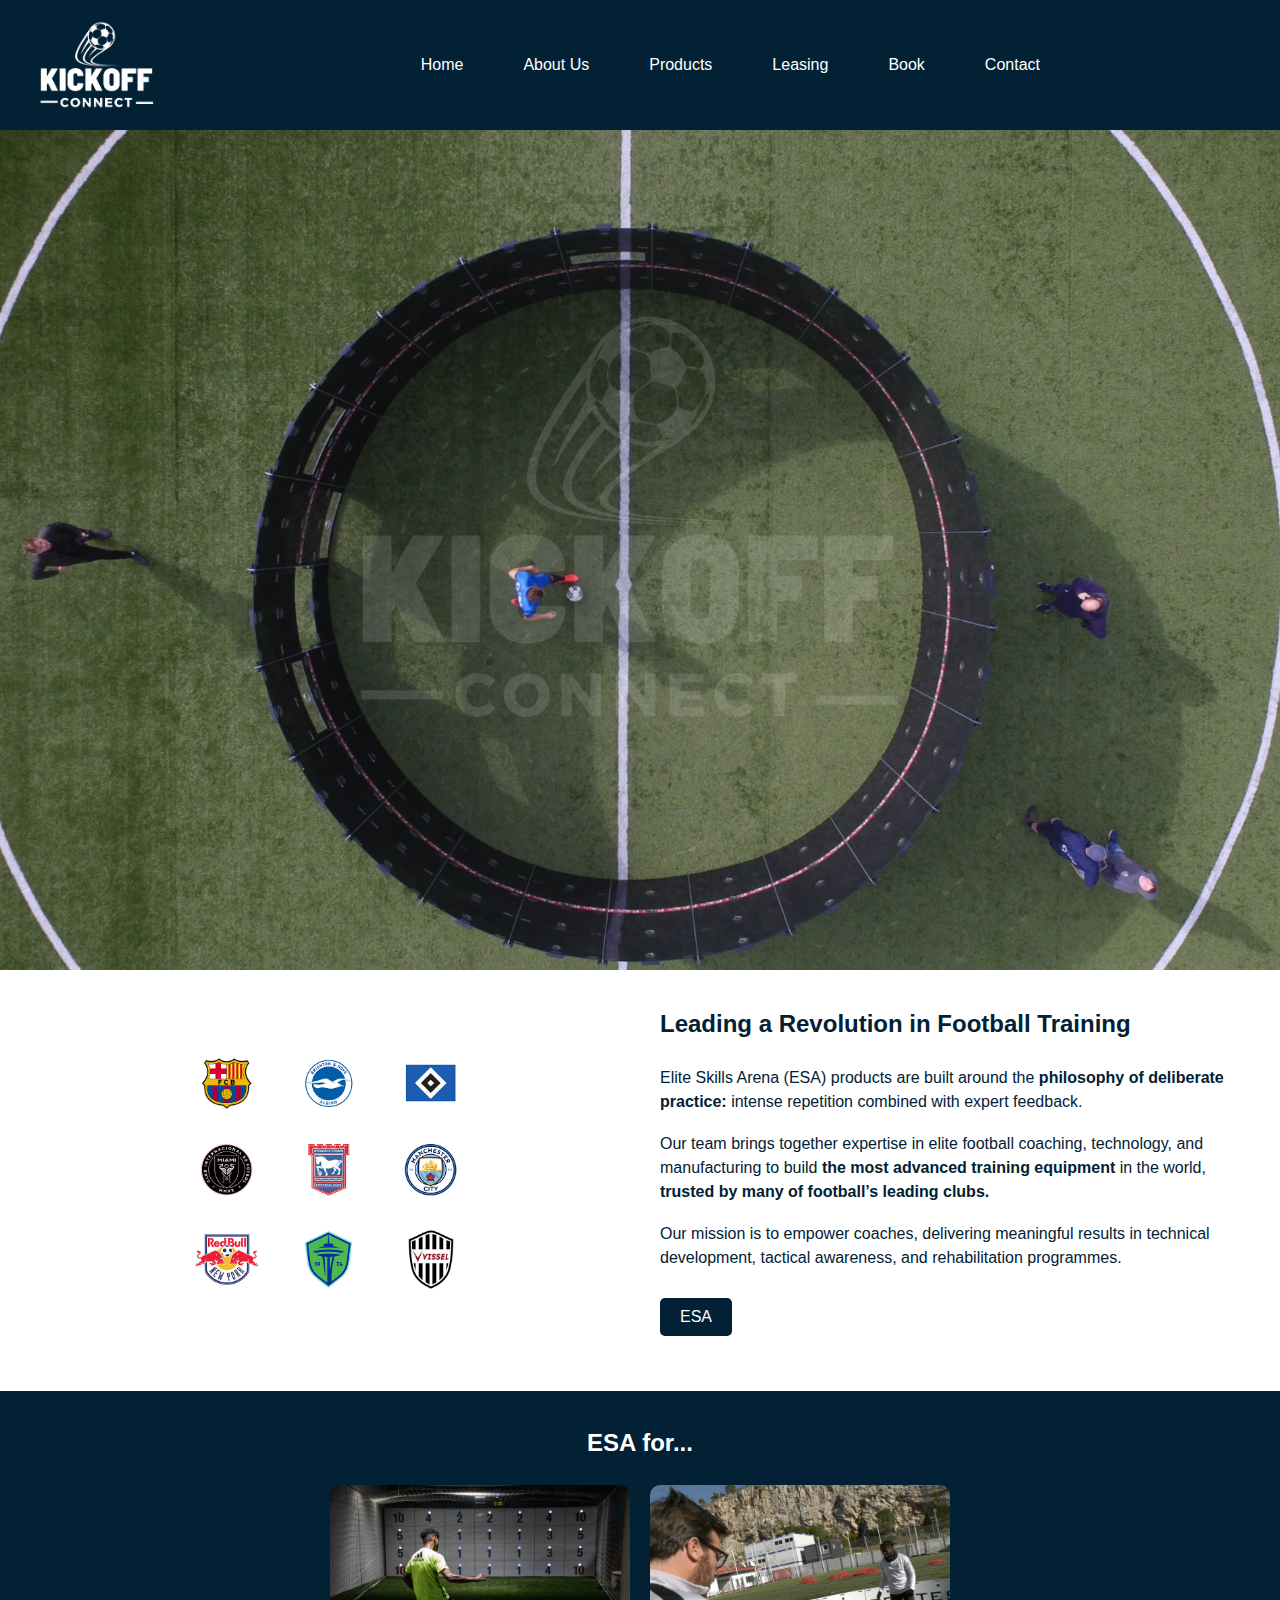
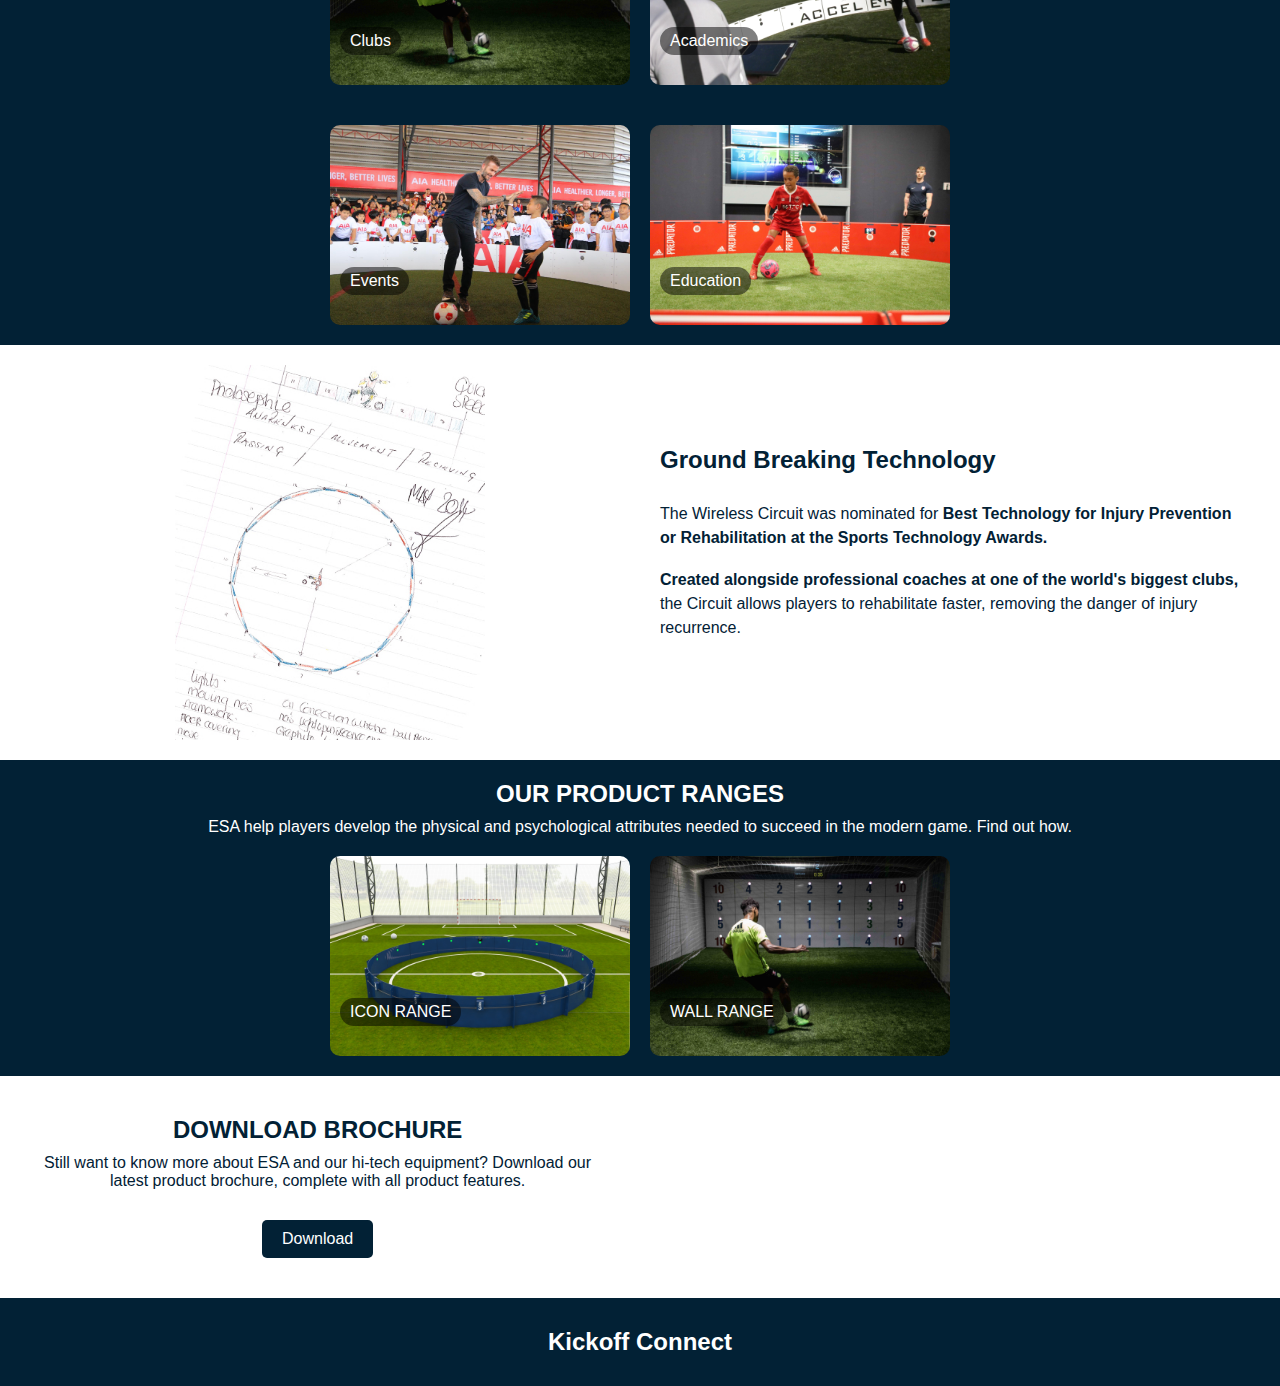
==== index.html @ 85e139c8 "removed book a demo option" ====
<!DOCTYPE html>
<html lang="en">

<head>
    <meta charset="UTF-8">
    <meta name="viewport" content="width=device-width, initial-scale=1.0">
    <title>KickOff Connect</title>
    <link rel="stylesheet" href="style.css">
</head>

<body>
    <header>
        <img src="images/KC_Blue_Logo.png" alt="KickOffConnect Logo">
        <nav>
            <ul class="nav-links" id="nav-links">
                <li><a href="#">Home</a></li>
                <li><a href="about.html">About Us</a></li>
                <!-- <li><a href="esa.html">ESA</a></li> -->
                <li><a href="products.html">Products</a></li>
                <li><a href="leasing.html">Leasing</a></li>
                <li><a href="book.html">Book</a></li>
                <li><a href="contact.html">Contact</a></li>
            </ul>
            <div class="hamburger" id="hamburger">
                <span></span>
                <span></span>
                <span></span>
            </div>
        </nav>
    </header>

    <div class="full-height-image">
        <img src="images/HomePageImage.png" alt="Home Page Image">
    </div>

    <section class="first-section">
        <div class="image-container">
            <img src="images/clubs.png" alt="">
        </div>
        <div class="content-container">
            <h2>Leading a Revolution in Football Training</h2><br>
            <p>Elite Skills Arena (ESA) products are built around the <b>philosophy of deliberate practice:</b>
                intense
                repetition combined with expert feedback.</p><br>
            <p>Our team brings together expertise in elite football coaching, technology, and manufacturing to build
                <b>the
                    most advanced training equipment</b> in the world, <b>trusted by many of football’s leading
                    clubs.</b>
            </p><br>
            <p>Our mission is to empower coaches, delivering meaningful results in technical development, tactical
                awareness, and rehabilitation programmes.</p><br>
            <div class="form-group">
                <a href="https://www.eliteskillsarena.com">
                    <button type="button">ESA</button>
                </a>
            </div>
        </div>
    </section>

    <div class="product-ranges">
        <br>
        <h2>ESA for...</h2><br>
        <div class="products">
            <div class="product">
                <img src="images/clubs.jpg" alt="Icon Range">
                <p class="product-label">Clubs</p>
            </div>
            <div class="product">
                <img src="images/academics.png" alt="Wall Range">
                <p class="product-label">Academics</p>
            </div>
        </div>
    </div>

    <div class="product-ranges">
        <div class="products">
            <div class="product">
                <img src="images/events.jpeg" alt="Icon Range">
                <p class="product-label">Events</p>
            </div>
            <div class="product">
                <img src="images/Education.jpg" alt="Wall Range">
                <p class="product-label">Education</p>
            </div>
        </div>
    </div>


    <!-- <div class="product-ranges">
        <h2>OUR PRODUCT RANGES</h2>
        <p>ESA help players develop the physical and psychological attributes needed to succeed in the modern game. Find
            out how.</p>
        <div class="products">
            <div class="product">
                <img src="icon-range.jpg" alt="Icon Range">
                <p class="product-label">ICON RANGE</p>
            </div>
            <div class="product">
                <img src="wall-range.jpg" alt="Wall Range">
                <p class="product-label">WALL RANGE</p>
            </div>
            <div class="product">
                <img src="wireless-range.jpg" alt="Wireless Range">
                <p class="product-label">WIRELESS RANGE</p>
            </div>
        </div>
    </div> -->

    <section class="first-section">
        <div class="image-container">
            <img src="images/tech.jpg" alt="">
        </div>
        <div class="content-container">
            <h2>Ground Breaking Technology</h2><br>
            <p>The Wireless Circuit was nominated for <b>Best Technology for Injury Prevention or Rehabilitation at
                    the Sports Technology Awards.</b></p><br>
            <p><b>Created alongside professional coaches at one of the world's biggest clubs, </b>the Circuit allows
                players to
                rehabilitate faster, removing the danger of injury recurrence.</b>
            </p><br>
            <!-- <button>Wireless Circuit</button> -->
        </div>
    </section>

    <div class="product-ranges">
        <h2>OUR PRODUCT RANGES</h2>
        <p>ESA help players develop the physical and psychological attributes needed to succeed in the modern game. Find
            out how.</p>
        <div class="products">
            <div class="product">
                <img src="images/ICON Image.jpg" alt="Icon Range">
                <p class="product-label">ICON RANGE</p>
            </div>
            <div class="product">
                <img src="images/wall range.jpg" alt="Wall Range">
                <p class="product-label">WALL RANGE</p>
            </div>
            <!-- <div class="product">
                <img src="images/grass.png" alt="Wireless Range">
                <p class="product-label">WIRELESS RANGE</p>
            </div> -->
        </div>
    </div>

    <div class="info-section">
        <div class="info-block">
            <h2>DOWNLOAD BROCHURE</h2>
            <p>Still want to know more about ESA and our hi-tech equipment? Download our latest product brochure,
                complete with all product features.</p>
            <!-- <img src="images/grass.png" alt="Brochure on iPad"> -->
            <button class="btn">Download</button>
        </div>
    </div>


    <!-- 
    <footer>
        <section>
            <h2>Subscribe to our Mailing List</h2> -->
    <!-- <p>Sign-up below to follow all of the latest ESA news and events</p> -->
    <!-- <form id="subscribeForm">
                Name: <input type="text" id="name" required><br>
                Email: <input type="email" id="email" required><br>
                <button type="submit">Subscribe</button>
            </form>
        </section>
    </footer> -->

    <footer>
        <sectioon>
            <h2>Kickoff Connect</h2>
        </sectioon>
    </footer>

    <script src="script.js"></script>
</body>

</html>
---- style.css ----
* {
    margin: 0;
    padding: 0;
    box-sizing: border-box;
}

body {
    font-family: Arial, sans-serif;
    background-color: #022135;
    color: white;
    margin: 0;
    padding: 0;
    height: 100%;
}

header {
    display: flex;
    justify-content: space-between;
    align-items: center;
    padding: 20px 30px;
    background-color: #022135;
}

header img {
    height: 90px;
}

nav {
    display: flex;
    /* Use flexbox to align children inline */
    justify-content: flex-end;
    /* Spreads the content evenly with maximum space between */
    align-items: center;
    /* Centers items vertically */
    padding: 0 120px;
    /* Adds padding to left and right for spacing */
    background-color: #022135;
    /* Ensures background color consistency */
    width: 100%
}

/* nav .hamburger {
    display: none;
    flex-direction: column;
    cursor: pointer;
    margin-left: 20px;
}

nav .hamburger span {
    height: 3px;
    width: 25px;
    background: white;
    margin: 4px 0;
    transition: 0.4s;
} */

nav .hamburger {
    display: none;
    flex-direction: column;
    cursor: pointer;
    margin-left: 20px;
}

nav .hamburger span {
    height: 3px;
    width: 25px;
    background: white;
    margin: 4px 0;
    transition: 0.4s;
}

nav ul {
    list-style: none;
    display: flex;
    /* Aligns the list items in a row */
    margin-right: 50px;
    padding: 0;
    /* margin: 0; */
    /* Removes default margin */
    /* justify-content: center; */
}

nav ul.show {
    max-height: 300px;
    /* Adjust this value based on the number of menu items */
}

nav a {
    color: white;
    /* Sets text color to white */
    text-decoration: none;
    /* Removes underline from links */
    padding: 10px 20px;
    display: block;
}

nav ul li {
    margin-right: 20px;
    /* Space between the links */
}

/* nav ul li:last-child {
    margin-right: 0; */
/* Removes margin from the last item to avoid extra spacing */
/* } */

nav button {
    background-color: #022135;
    color: white;
    border: 2px solid white;
    padding: 10px 20px;
    border-radius: 20px;
    cursor: pointer;
    flex-shrink: 0;
}

footer {
    background-color: #022135;
    padding: 30px 50px;
    text-align: center;
}

footer form {
    margin-top: 20px;
}

input,
select,
button {
    padding: 10px;
    margin-top: 10px;
    border-radius: 5px;
    border: 1px solid #555;
}

input,
select {
    width: 200px;
}

.first-section {
    display: flex;
    align-items: center;
    justify-content: space-between;
    padding: 20px;
    background-color: #fff;
    /* Adjust background color as needed */
}

.image-container {
    display: flex;
    /* Use flexbox to facilitate alignment */
    justify-content: center;
    /* Aligns the child elements to the right */
    align-items: center;
    /* Centers the image vertically */
    height: 100%;
    /* Adjust the height as necessary */
    width: 50%;
    /* Adjust the width as necessary */
}

.image-container img {
    width: 50%;
    /* Sets the image width to 50% of its container */
    height: auto;
    /* Keeps the aspect ratio of the image */
}

.content-container {
    width: 50%;
    /* Adjust text width as needed */
    padding: 20px;
}

.content-container h2,
h3 {
    color: #022135;
    /* Adjust text color as needed */
    margin-bottom: 10px;
}



.content-container p {
    color: #022135;
    /* Adjust paragraph color as needed */
    line-height: 1.5;
}

button {
    background-color: #022135;
    color: white;
    border: 2px solid white;
    padding: 10px 20px;
    border-radius: 20px;
    cursor: pointer;
}

.product-ranges {
    text-align: center;
    color: white;
    background-color: #022135;
    /* Dark background for the section */
    padding: 20px;
}

.product-ranges h2 {
    margin-bottom: 10px;
}

.product-ranges p {
    margin-bottom: 20px;
}

.products {
    display: flex;
    justify-content: center;
    gap: 20px;
}

.product {
    position: relative;
    width: 300px;
    /* Fixed width for each product */
    height: 200px;
    /* Fixed height for each product */
    overflow: hidden;
    border-radius: 10px;
    /* Rounded corners */
}

.product img {
    width: 100%;
    height: 100%;
    object-fit: cover;
    /* Ensures the images cover the area */
}

.product-label {
    position: absolute;
    bottom: 10px;
    left: 10px;
    background-color: rgba(0, 0, 0, 0.5);
    /* Semi-transparent black background */
    color: white;
    padding: 5px 10px;
    border-radius: 20px;
    font-size: 16px;
}

.info-section {
    display: flex;
    justify-content: space-between;
    padding: 20px;
    background-color: white;
    /* Assuming a dark theme from the screenshot */
    color: white;
}

.info-block {
    width: 48%;
    /* Approximately half the parent width, adjusting for padding/margin */
    text-align: center;
    padding: 20px;
    box-sizing: border-box;
}

.info-block h2 {
    color: #022135;
    margin-bottom: 10px;
}

.info-block p {
    color: #022135;
    margin-bottom: 20px;
}

.info-block img {
    width: 80%;
    /* Adjust based on actual image size and design preference */
    margin-bottom: 20px;
}

.btn {
    background-color: 022135;
    color: white;
    border: none;
    padding: 10px 20px;
    border-radius: 5px;
    cursor: pointer;
    font-size: 16px;
}

/* Hover effect for buttons */
.btn:hover {
    background-color: black;
}

.contact-form {
    color: #022135;
    width: 100%;
    max-width: 500px;
    margin: auto;
    padding: 20px;
    box-sizing: border-box;
    border: 4px solid white;
    /* Adds a light grey border */
    border-radius: 8px;
    /* Optional: Adds rounded corners */
    background-color: white;
    /* Optional: Sets a white background for contrast */
}

.form-group {
    margin-bottom: 15px;
}

.form-group label {
    display: block;
    margin-bottom: 5px;
}

.form-group input[type="text"],
.form-group input[type="email"],
.form-group input[type="tel"] {
    width: 100%;
    padding: 8px;
    border: 1px solid #ccc;
    border-radius: 4px;
}

.checkbox-group {
    display: flex;
    flex-direction: column;
    align-items: flex-start;
    /* Aligns items to the left for a tidy appearance */
}

.checkbox-group input[type="checkbox"] {
    margin-right: 10px;
    /* Provides sufficient space between the checkbox and the label */
    cursor: pointer;
    /* Indicates that the element is clickable */
}

.checkbox-group label {
    display: flex;
    align-items: center;
    /* Vertically aligns the checkbox with the text */
    margin-bottom: 8px;
    /* Spacing between each checkbox item */
}

.checkbox-group input[type="checkbox"]+label {
    cursor: pointer;
    /* Indicates that the label is also clickable */
}

button {
    padding: 10px 20px;
    background-color: #022135;
    color: white;
    border: none;
    border-radius: 5px;
    cursor: pointer;
    font-size: 16px;
}

button:hover {
    background-color: black;
}

#fullscreen-video {
    position: fixed;
    /* or absolute, depending on other content */
    top: 0;
    left: 0;
    width: 100vw;
    height: 100vh;
    object-fit: cover;
    /* This will cover the full viewport without stretching */
    z-index: -1;
    /* Ensures the video stays in the background */
}

#video-background {
    position: fixed;
    right: 0;
    bottom: 0;
    min-width: 100%;
    min-height: 100%;
    width: auto;
    height: auto;
    z-index: -1000;
    background: url('path_to_fallback_image.jpg') no-repeat;
    background-size: cover;
}

iframe {
    position: absolute;
    top: 0;
    left: 0;
    width: 100%;
    height: 100%;
}

.full-height-image {
    position: relative;
    height: calc(100vh - 60px);
    /* Adjust 60px to the actual height of your nav */
    width: 100%;
    overflow: hidden;
}

.full-height-image img {
    width: 100%;
    height: 100%;
    object-fit: cover;
    /* Ensures the image covers the div without distorting */
    display: block;
    /* Removes bottom margin/gap */
}

@media (max-width: 768px) {
    header {
        padding: 10px 20px;
        /* Reduced padding on mobile */
        flex-direction: row;
        align-items: flex-center;
    }

    header img {
        height: 90px;
        margin-bottom: 10px;
    }

    nav {
        flex-direction: row;
        width: 100%;
    }

    nav .hamburger {
        display: flex;
    }

    nav ul {
        display: none;
        flex-direction: column;
        width: 100%;
        background-color: #022135;
    }

    nav ul.show {
        display: flex;
    }

    nav ul li {
        margin: 10px 20px;
        text-align: center;
        /* Center text in mobile view */
    }

    nav button {
        display: none;
        /* Hide the button on mobile screens */
    }

    .first-section,
    .info-section {
        flex-direction: column;
    }

    .image-container,
    .content-container,
    .info-block {
        width: 100%;
        padding: 10px;
    }

    .image-container img {
        width: 100%;
    }

    .content-container,
    .info-block {
        text-align: center;
    }
}
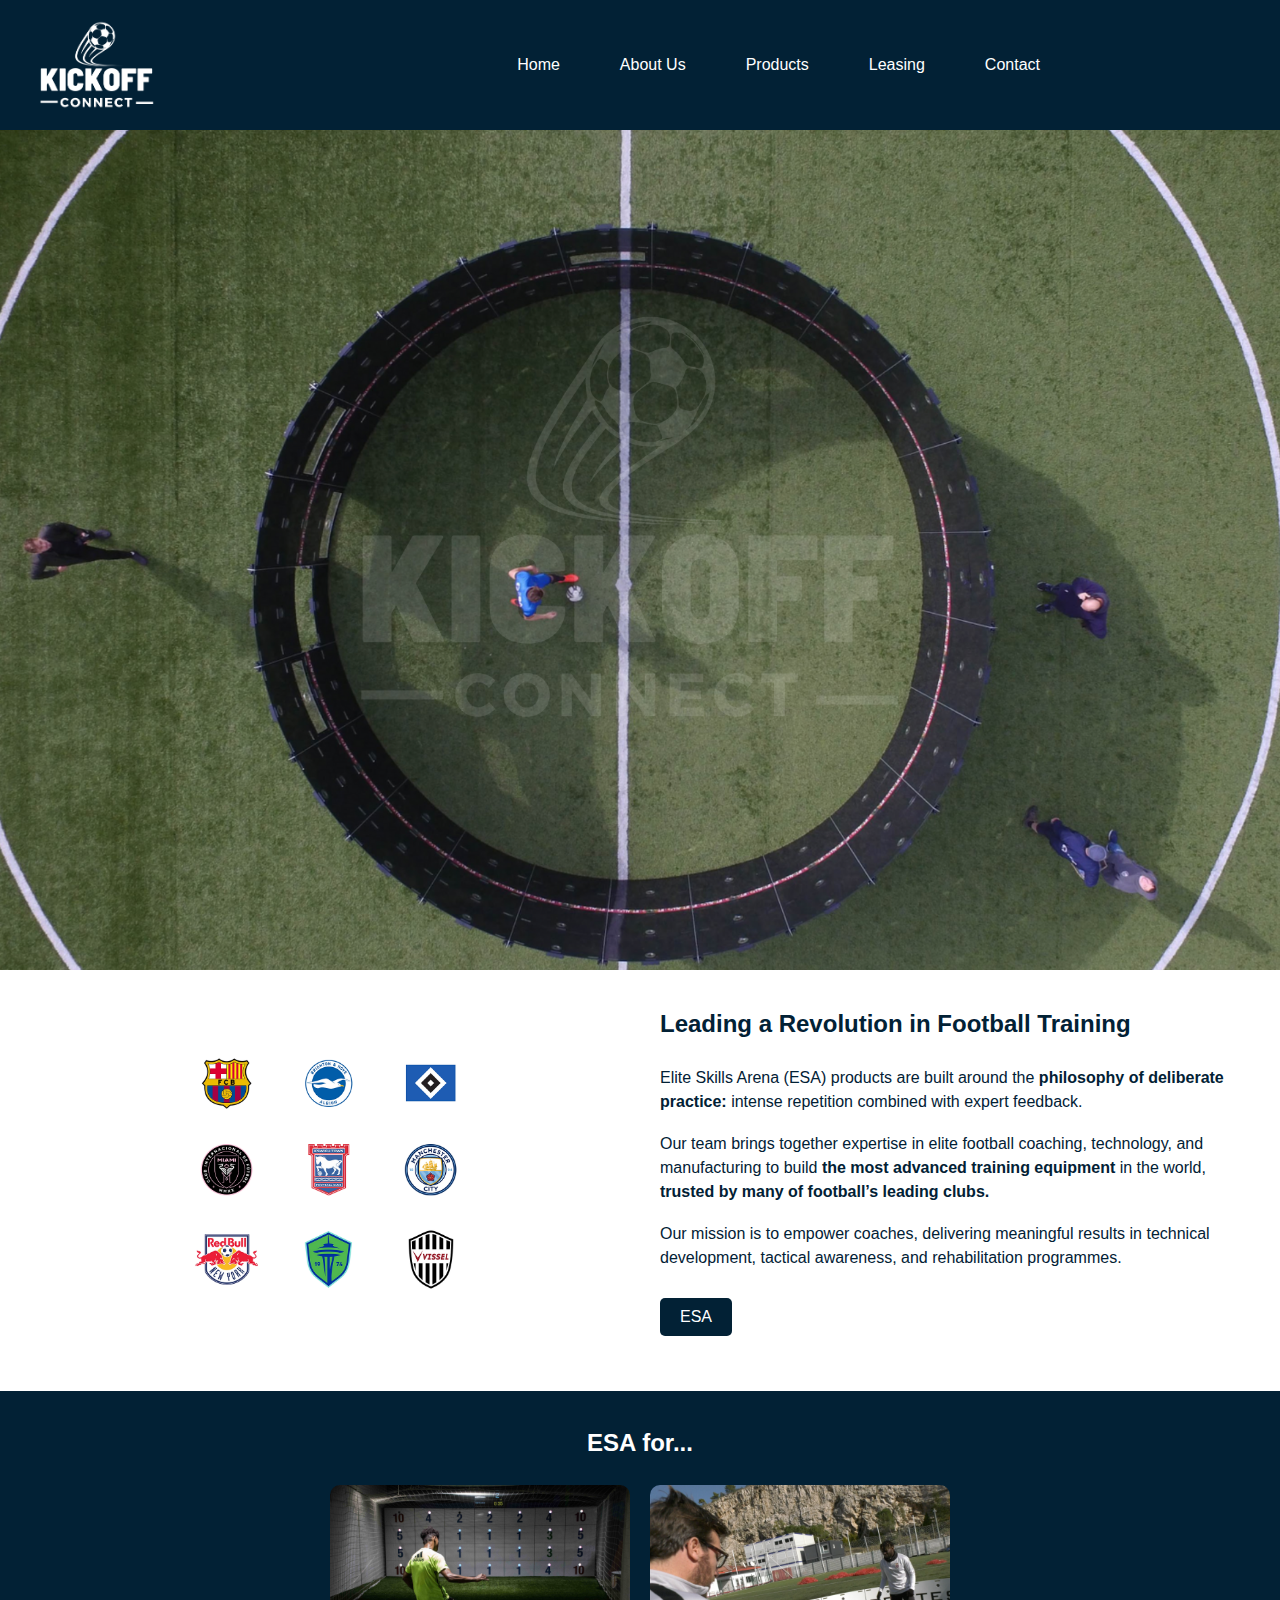
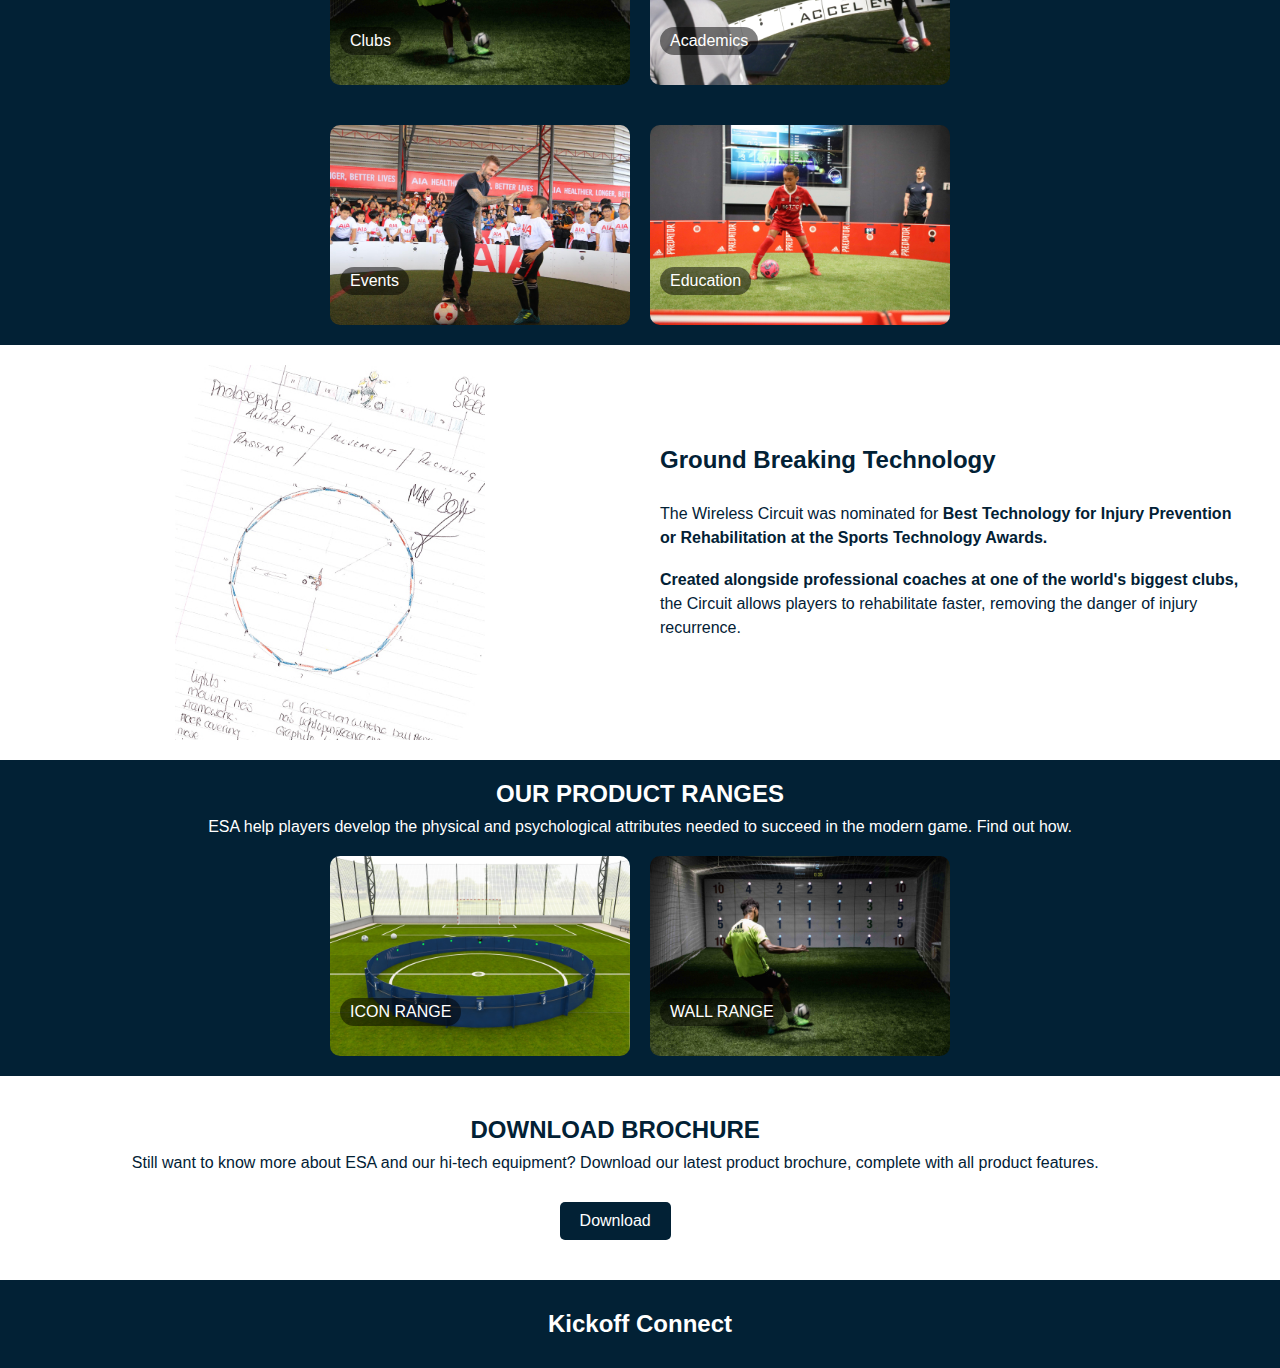
==== commit a684b47d: "events bookings" ====
--- a/index.html
+++ b/index.html
@@ -18,7 +18,7 @@
                 <!-- <li><a href="esa.html">ESA</a></li> -->
                 <li><a href="products.html">Products</a></li>
                 <li><a href="leasing.html">Leasing</a></li>
-                <li><a href="book.html">Book</a></li>
+                <!-- <li><a href="book.html">Book</a></li> -->
                 <li><a href="contact.html">Contact</a></li>
             </ul>
             <div class="hamburger" id="hamburger">
--- a/style.css
+++ b/style.css
@@ -259,7 +259,7 @@
 }
 
 .info-block {
-    width: 48%;
+    width: 96%;
     /* Approximately half the parent width, adjusting for padding/margin */
     text-align: center;
     padding: 20px;
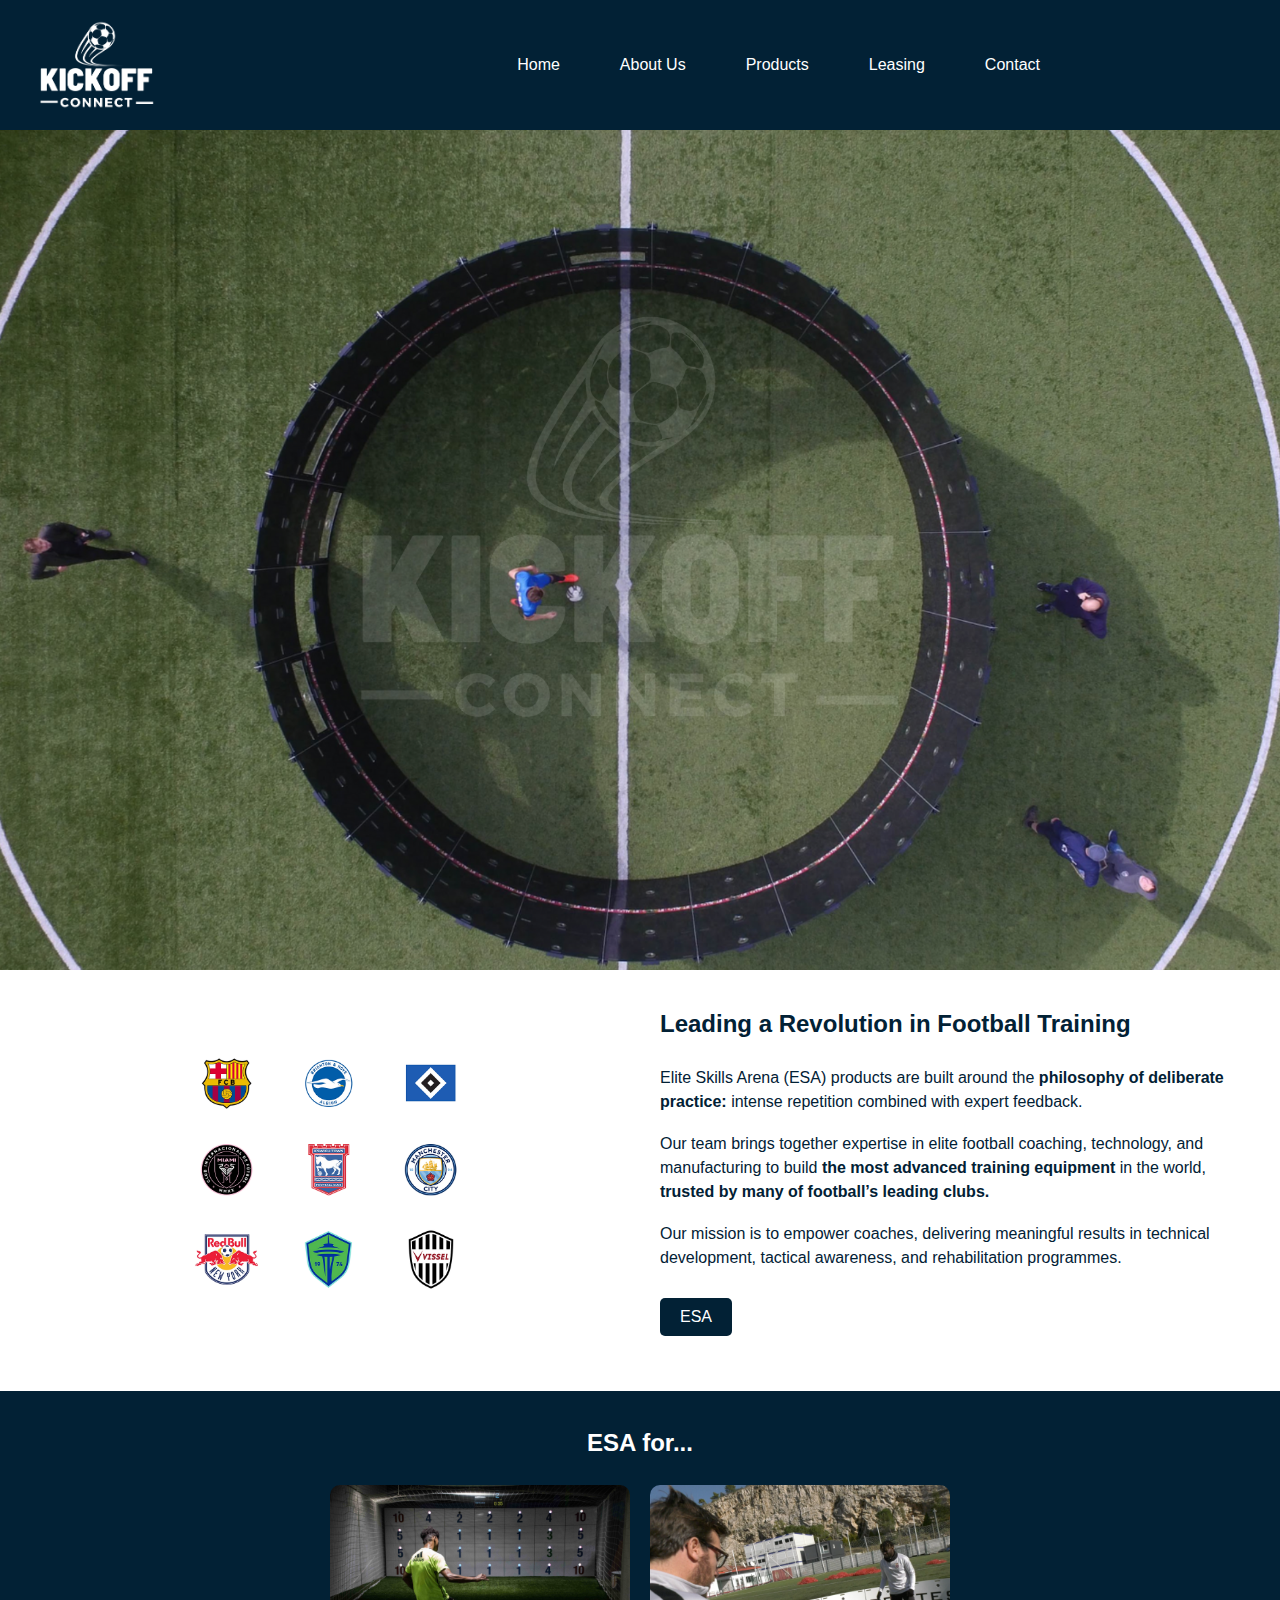
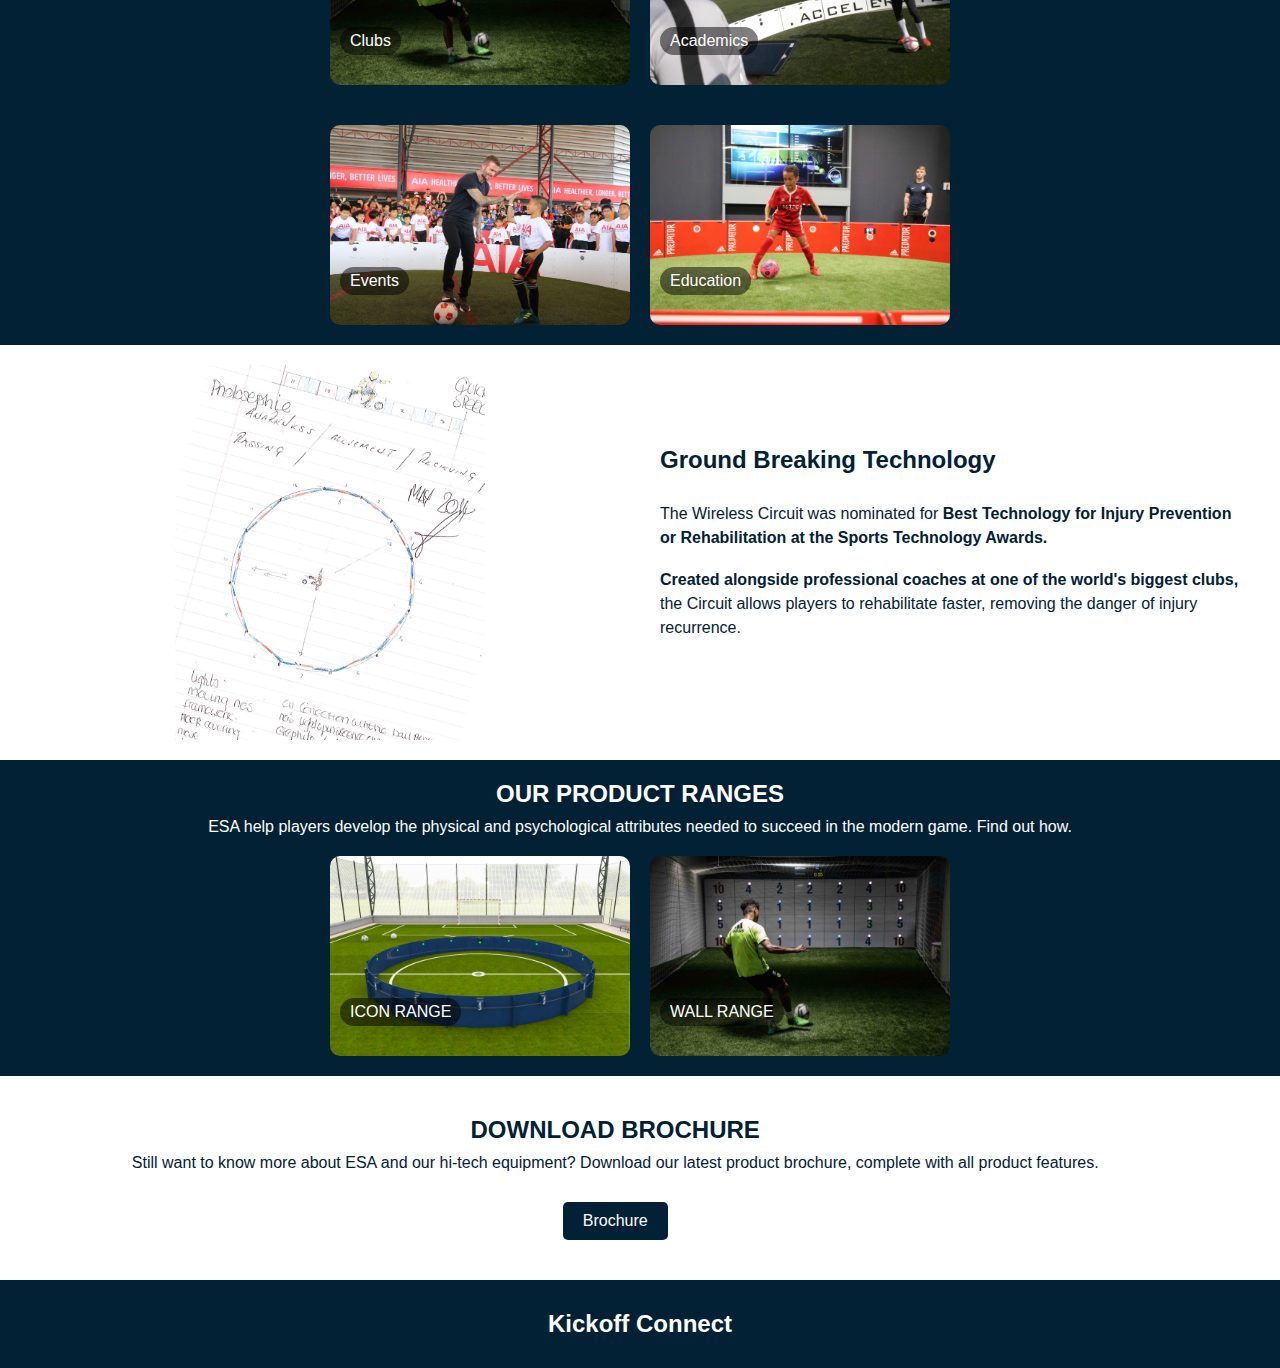
==== commit dd767fef: "fixed brochure link" ====
--- a/index.html
+++ b/index.html
@@ -148,7 +148,9 @@
             <p>Still want to know more about ESA and our hi-tech equipment? Download our latest product brochure,
                 complete with all product features.</p>
             <!-- <img src="images/grass.png" alt="Brochure on iPad"> -->
-            <button class="btn">Download</button>
+            <a href="https://drive.google.com/file/d/17p9Tzmp3FBr9Rd6WvVA8VZsK1DIuamFq/view?usp=drivesdk">
+                <button type="button">Brochure</button>
+            </a>
         </div>
     </div>
 
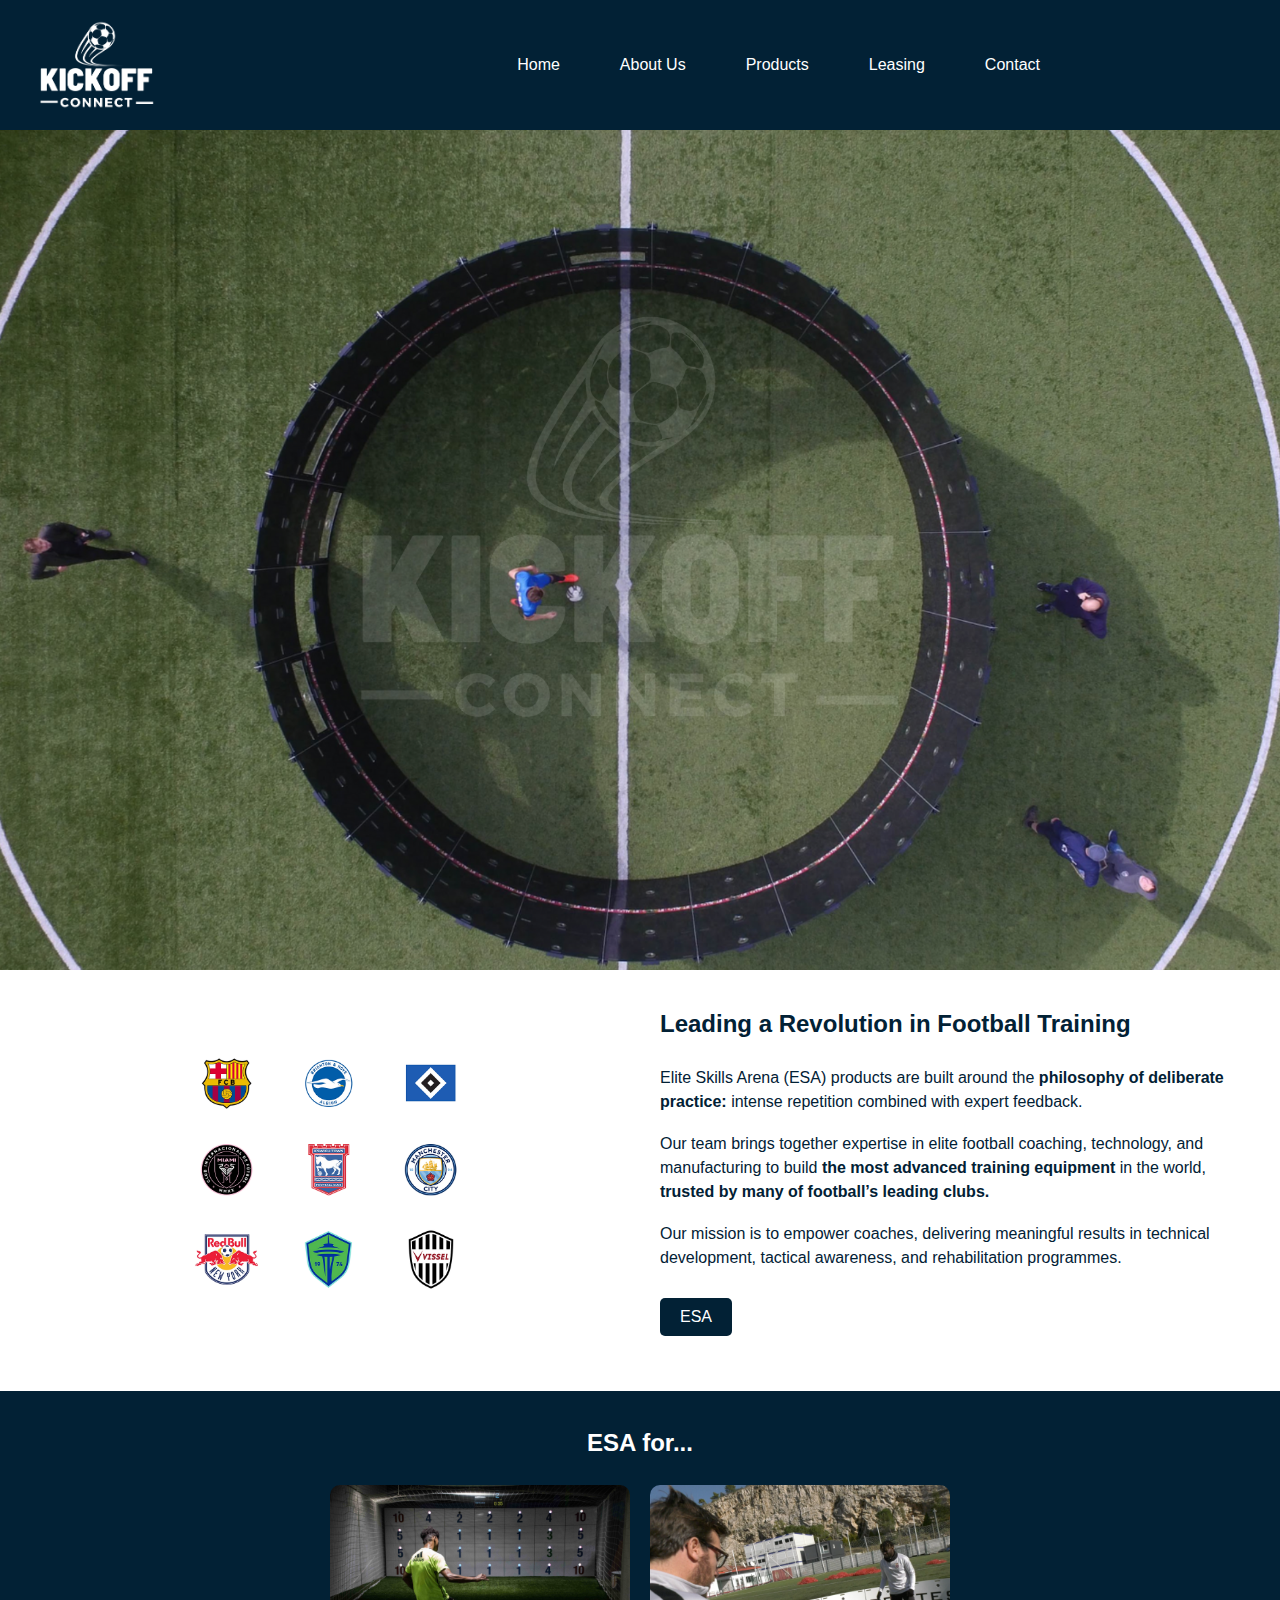
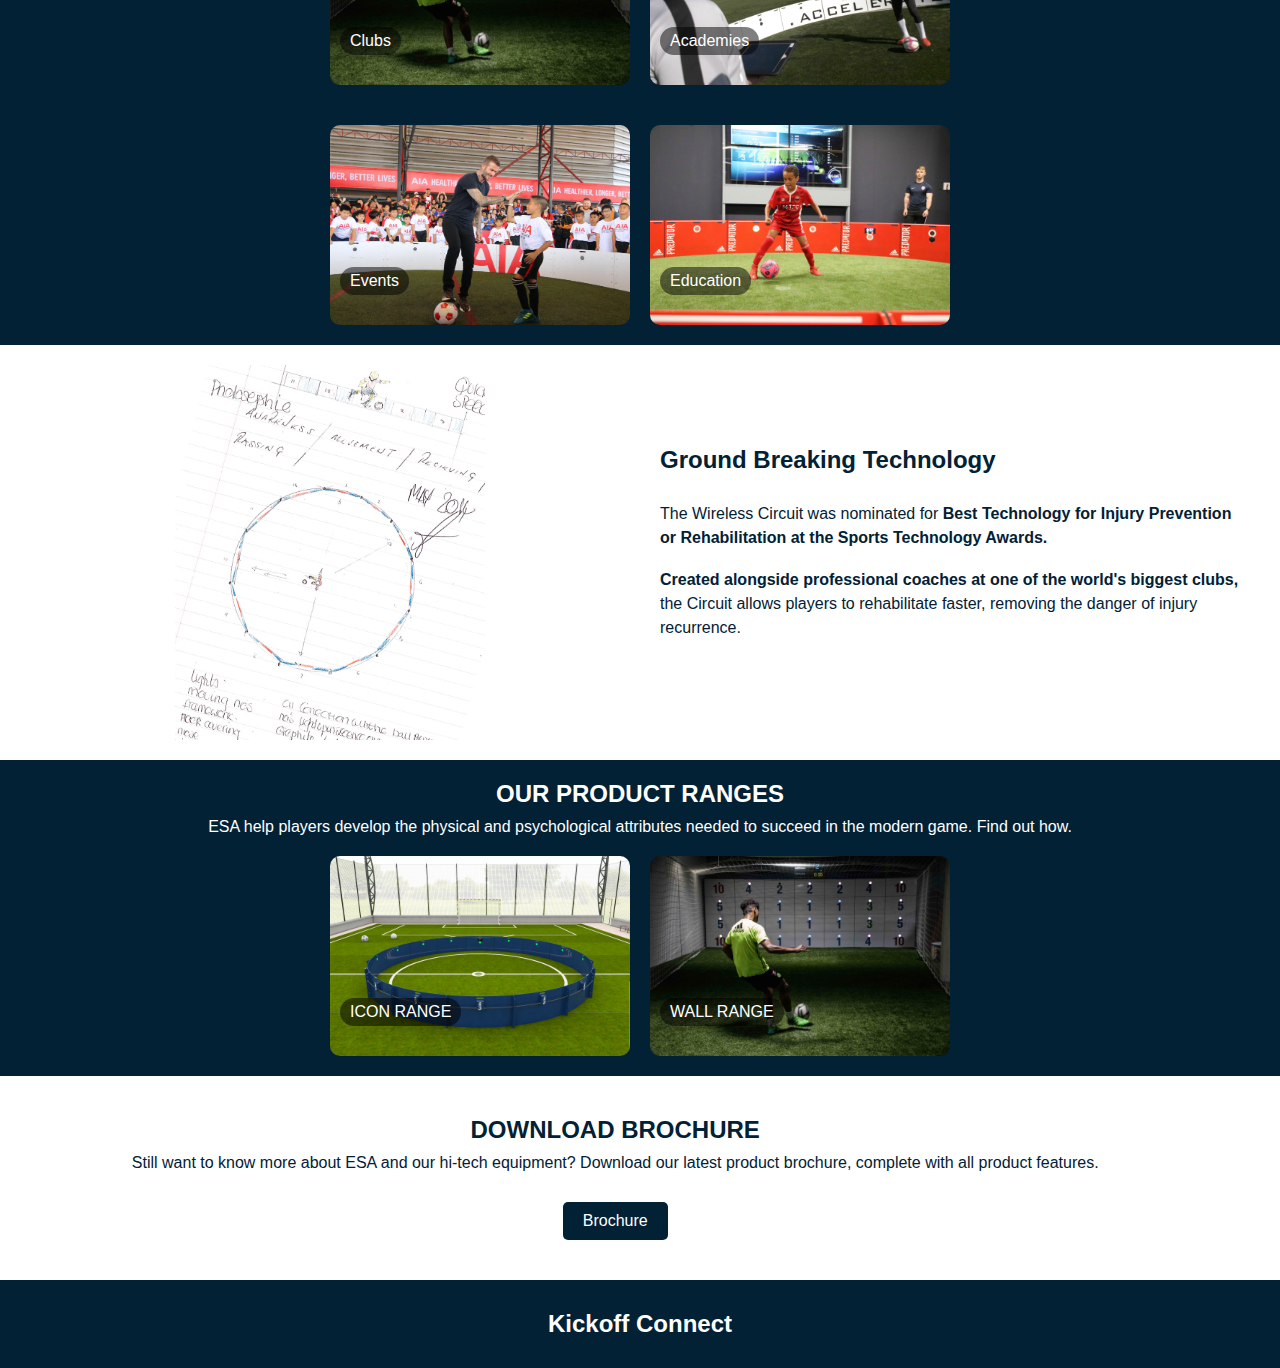
==== commit 8e2d8d8c: "academies" ====
--- a/index.html
+++ b/index.html
@@ -67,7 +67,7 @@
             </div>
             <div class="product">
                 <img src="images/academics.png" alt="Wall Range">
-                <p class="product-label">Academics</p>
+                <p class="product-label">Academies</p>
             </div>
         </div>
     </div>
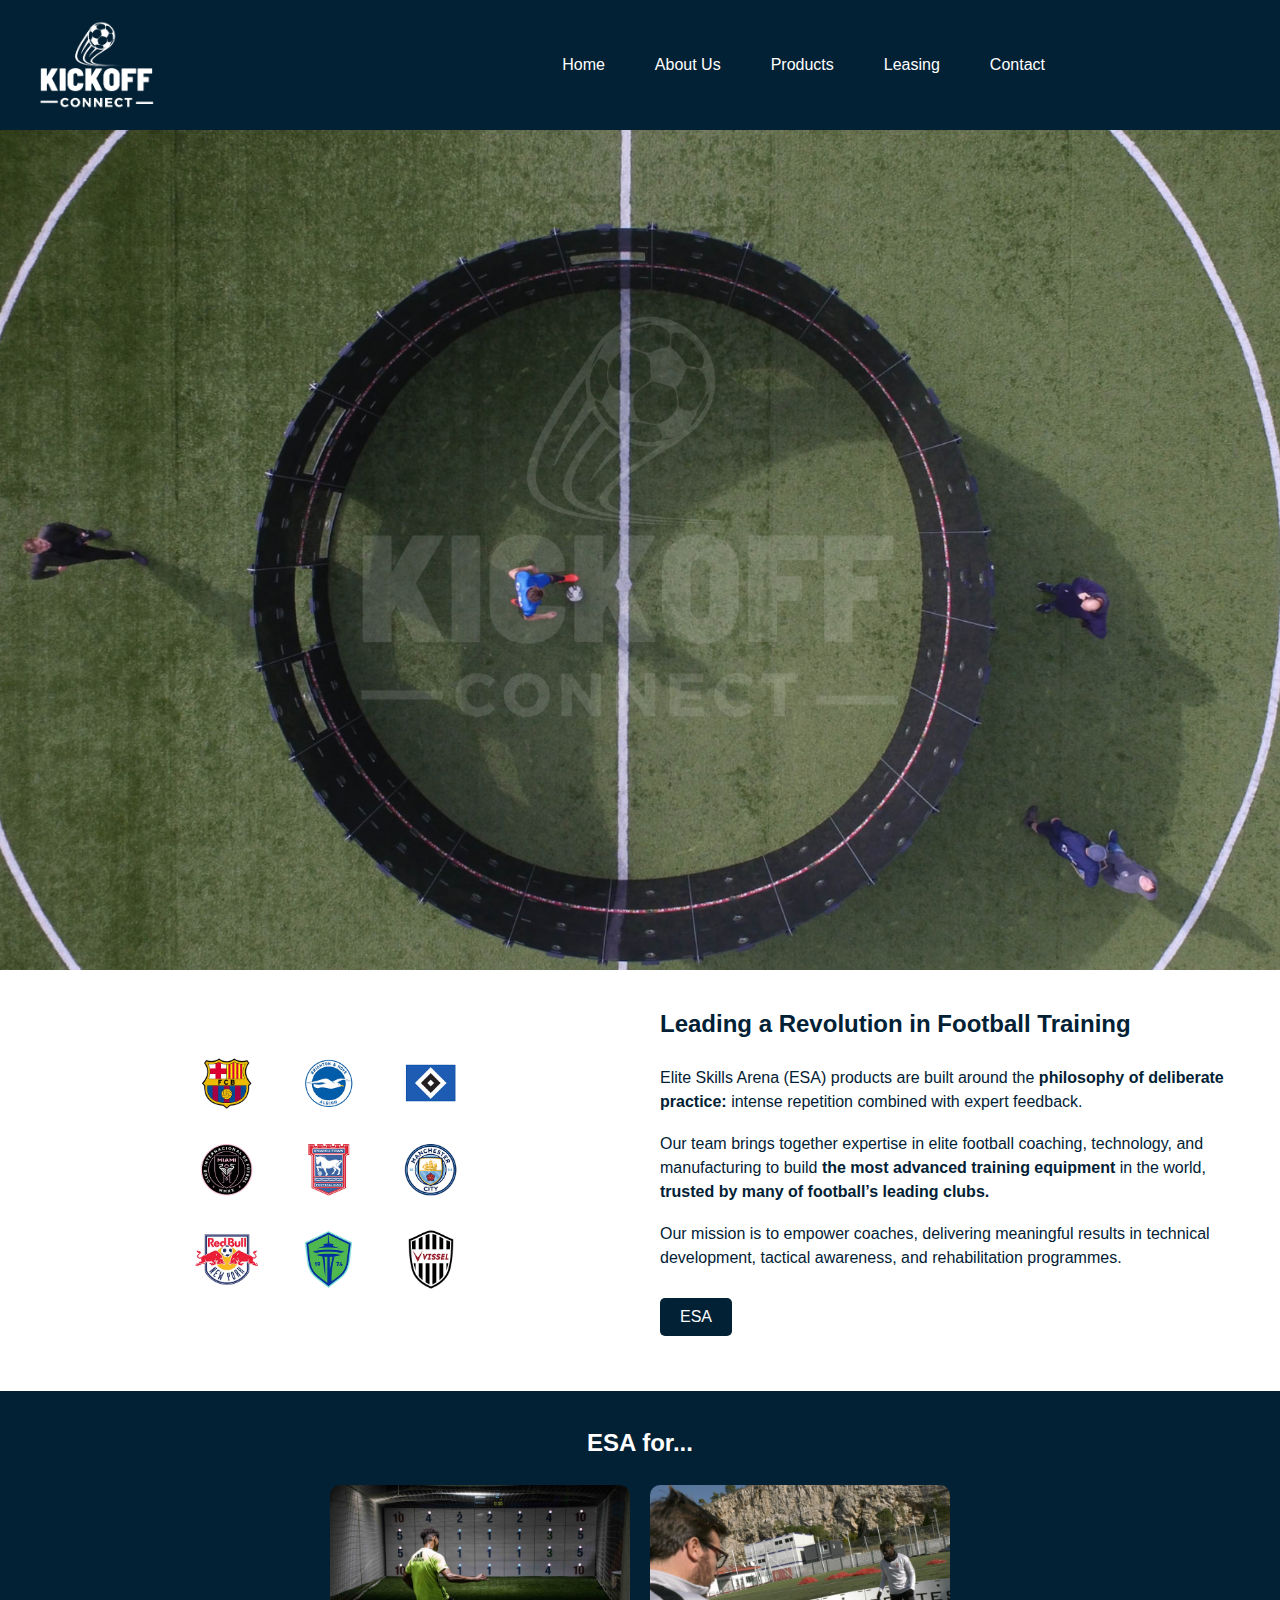
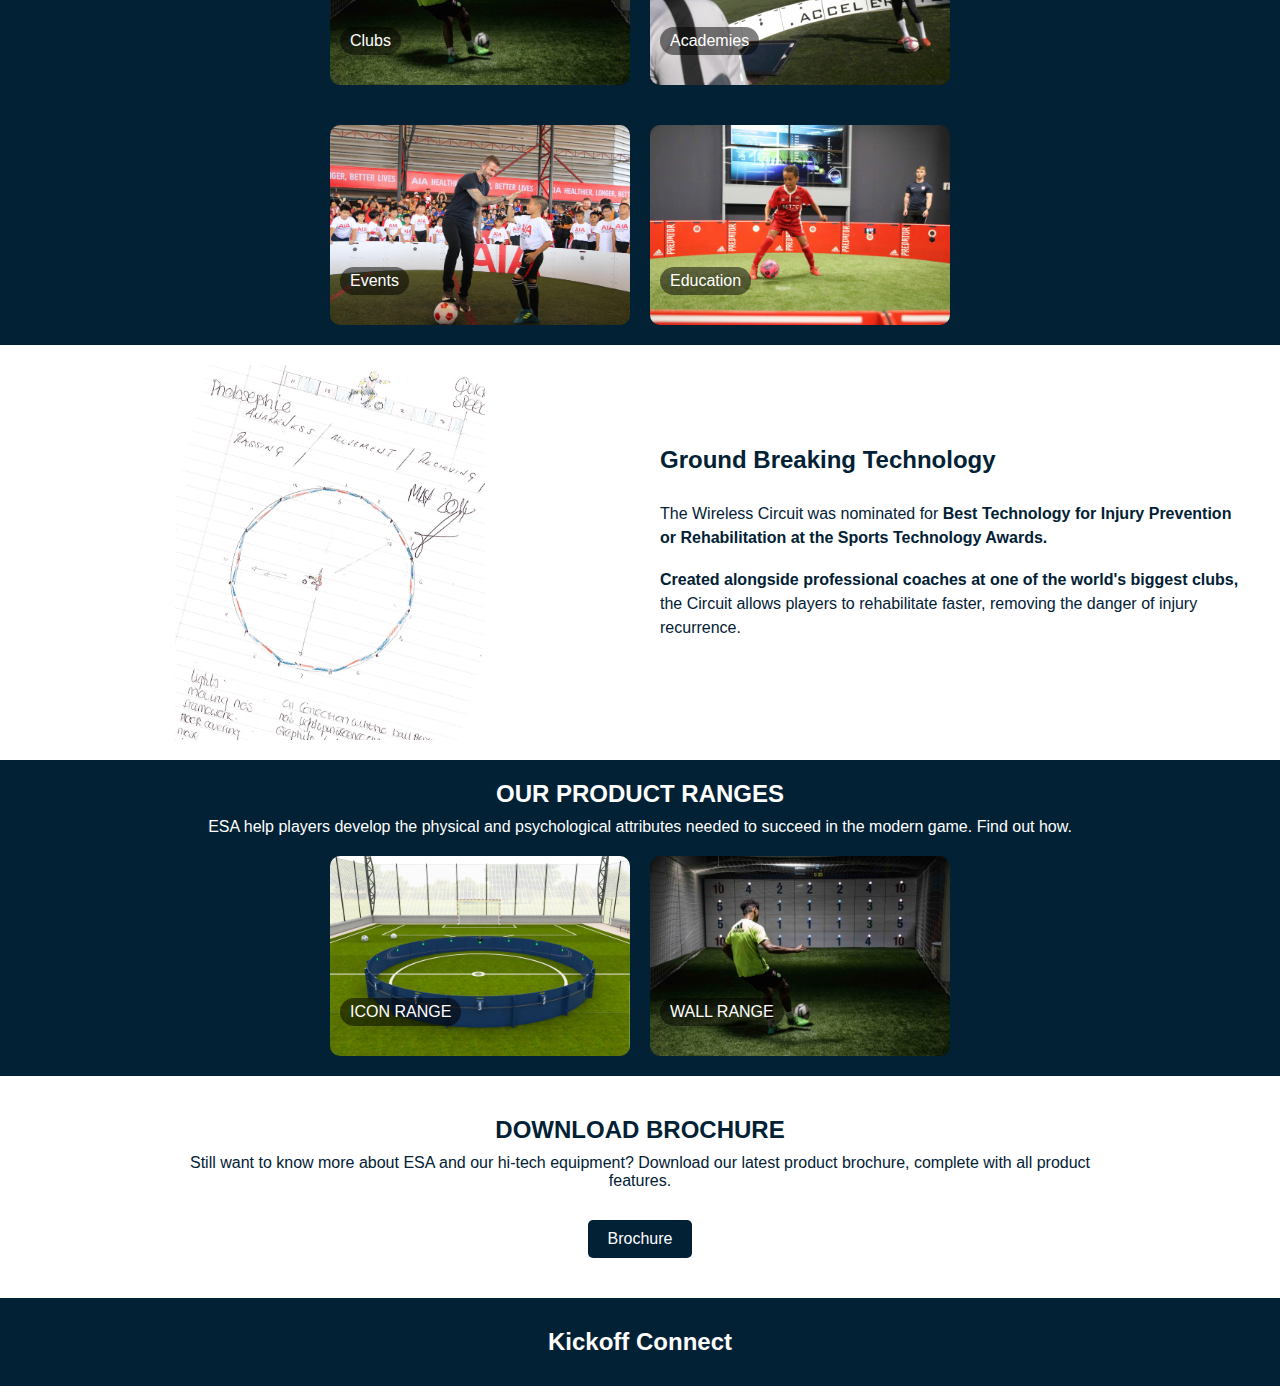
==== commit 7454f7b1: "added dropdown menu for products" ====
--- a/index.html
+++ b/index.html
@@ -16,18 +16,26 @@
                 <li><a href="#">Home</a></li>
                 <li><a href="about.html">About Us</a></li>
                 <!-- <li><a href="esa.html">ESA</a></li> -->
-                <li><a href="products.html">Products</a></li>
+                <li class="dropdown">
+                    <a href="#" class="dropbtn">Products</a>
+                    <ul class="dropdown-content">
+                        <li><a href="icon_range.html">Icon Range</a></li>
+                        <li><a href="precision_wall.html">Precision Wall</a></li>
+                        <li><a href="wireless_circuit.html">Wireless Circuit</a></li>
+                    </ul>
+                </li>
                 <li><a href="leasing.html">Leasing</a></li>
                 <!-- <li><a href="book.html">Book</a></li> -->
                 <li><a href="contact.html">Contact</a></li>
             </ul>
-            <div class="hamburger" id="hamburger">
-                <span></span>
-                <span></span>
-                <span></span>
+            <div class="hamburger-menu" id="hamburger-menu">
+                <div class="bar"></div>
+                <div class="bar"></div>
+                <div class="bar"></div>
             </div>
         </nav>
     </header>
+
 
     <div class="full-height-image">
         <img src="images/HomePageImage.png" alt="Home Page Image">
--- a/style.css
+++ b/style.css
@@ -13,6 +13,99 @@
     height: 100%;
 }
 
+/* Dropdown styles */
+.dropdown .dropbtn {
+    cursor: pointer;
+}
+
+.dropdown-content {
+    display: none;
+    position: absolute;
+    background-color: #022135;
+    min-width: 160px;
+    box-shadow: 0px 8px 16px rgba(0, 0, 0, 0.2);
+    z-index: 1;
+    top: 100%;
+    /* Position the dropdown below the parent */
+    left: 0;
+}
+
+.dropdown-content li {
+    margin: 0;
+}
+
+.dropdown-content a {
+    color: white;
+    padding: 12px 16px;
+    text-decoration: none;
+    display: block;
+    text-align: left;
+}
+
+.dropdown-content a:hover {
+    background-color: #022135;
+}
+
+/* Show the dropdown content when hovering over the dropdown */
+.dropdown:hover .dropdown-content {
+    display: block;
+}
+
+
+
+header img {
+    height: 90px;
+}
+
+.image-section2 {
+    width: 100%;
+    margin: 0 auto;
+    /* Centers the section horizontally */
+    padding: 20px;
+    text-align: center;
+    background-color: white;
+    color: white;
+    /* Center-aligns the content within the section */
+}
+
+.image-section2 img {
+    width: 50%;
+    /* Makes the image take up the full width of the container */
+    height: auto;
+    /* Maintains the aspect ratio of the image */
+    display: block;
+    margin: 0 auto;
+    /* Ensures the image is centered within the section */
+    border-radius: 10px;
+    /* Optional: Adds rounded corners to the image */
+}
+
+
+.banner {
+    background-color: #022135;
+    color: white;
+    padding: 15px 20px;
+    text-align: center;
+    font-size: 22px;
+    font-weight: bold;
+    border-radius: 5px;
+    display: inline-block;
+}
+
+.h2 {
+    color: rgba(0, 0, 0, 0.5);
+    background-color: white;
+}
+
+.text-block {
+    text-align: center;
+    color: #022135;
+    font-size: 20px;
+    font-weight: bold;
+    max-width: 250px;
+    line-height: 1.4;
+}
+
 header {
     display: flex;
     justify-content: space-between;
@@ -21,8 +114,24 @@
     background-color: #022135;
 }
 
-header img {
-    height: 90px;
+/* Navigation menu styles */
+.nav-links {
+    list-style: none;
+    display: flex;
+    align-items: center;
+}
+
+.nav-links li {
+    margin-right: 20px;
+    position: relative;
+    /* Needed for dropdown positioning */
+}
+
+.nav-links a {
+    text-decoration: none;
+    color: white;
+    padding: 10px 15px;
+    display: block;
 }
 
 nav {
@@ -39,34 +148,36 @@
     width: 100%
 }
 
-/* nav .hamburger {
+nav .hamburger-menu {
     display: none;
     flex-direction: column;
     cursor: pointer;
     margin-left: 20px;
 }
 
-nav .hamburger span {
+nav .hamburger-menu span {
     height: 3px;
     width: 25px;
     background: white;
     margin: 4px 0;
     transition: 0.4s;
-} */
-
-nav .hamburger {
-    display: none;
+}
+
+.hamburger-menu {
+    width: 40px;
+    height: 30px;
+    cursor: pointer;
+    display: flex;
     flex-direction: column;
-    cursor: pointer;
-    margin-left: 20px;
-}
-
-nav .hamburger span {
-    height: 3px;
-    width: 25px;
-    background: white;
-    margin: 4px 0;
-    transition: 0.4s;
+    justify-content: space-between;
+}
+
+.bar {
+    width: 100%;
+    height: 5px;
+    background-color: white;
+    border-radius: 5px;
+    transition: all 0.3s ease;
 }
 
 nav ul {
@@ -145,6 +256,22 @@
     padding: 20px;
     background-color: #fff;
     /* Adjust background color as needed */
+}
+
+.fourth-section {
+    display: flex;
+    align-items: center;
+    justify-content: space-between;
+    padding: 20px;
+    background-color: white;
+    color: white;
+    width: 80%;
+    margin: 0 auto;
+    /* Adjust background color as needed */
+}
+
+.fourth-section .text-block {
+    color: #022135;
 }
 
 .image-container {
@@ -249,6 +376,48 @@
     font-size: 16px;
 }
 
+.product-range-section {
+    display: flex;
+    justify-content: space-between;
+    align-items: flex-start;
+    width: 100%;
+    margin: 0 auto;
+    padding: 20px;
+    flex-wrap: wrap;
+    /* Allows wrapping to the next line on smaller screens */
+    gap: 30px;
+    /* Adds space between each product block */
+    background-color: white;
+}
+
+.product-item {
+    text-align: center;
+    width: calc(20% - 30px);
+    /* Adjusts width based on container and gap */
+}
+
+.product-item img {
+    width: 100%;
+    height: auto;
+    margin-bottom: 15px;
+    /* Space between image and text */
+}
+
+.product-item h3 {
+    font-size: 18px;
+    margin-bottom: 10px;
+    font-weight: bold;
+    color: #333;
+}
+
+.product-item p {
+    font-size: 16px;
+    color: #666;
+    margin-bottom: 8px;
+    line-height: 1.4;
+}
+
+
 .info-section {
     display: flex;
     justify-content: space-between;
@@ -259,11 +428,21 @@
 }
 
 .info-block {
-    width: 96%;
+    width: 80%;
     /* Approximately half the parent width, adjusting for padding/margin */
     text-align: center;
     padding: 20px;
     box-sizing: border-box;
+    margin: 0 auto;
+}
+
+.info-block2 {
+    width: 60%;
+    /* Approximately half the parent width, adjusting for padding/margin */
+    text-align: center;
+    padding: 20px;
+    box-sizing: border-box;
+    margin: 0 auto;
 }
 
 .info-block h2 {
@@ -271,7 +450,17 @@
     margin-bottom: 10px;
 }
 
+.info-block2 h2 {
+    color: #022135;
+    margin-bottom: 10px;
+}
+
 .info-block p {
+    color: #022135;
+    margin-bottom: 20px;
+}
+
+.info-block2 p {
     color: #022135;
     margin-bottom: 20px;
 }
@@ -280,6 +469,12 @@
     width: 80%;
     /* Adjust based on actual image size and design preference */
     margin-bottom: 20px;
+}
+
+.info-block2 img {
+    width: 100%;
+    /* Adjust based on actual image size and design preference */
+    margin-bottom: 5px;
 }
 
 .btn {
@@ -422,6 +617,13 @@
     /* Removes bottom margin/gap */
 }
 
+@media (max-width: 1024px) {
+    .product-item {
+        width: calc(33.33% - 20px);
+        /* Adjust width for tablets */
+    }
+}
+
 @media (max-width: 768px) {
     header {
         padding: 10px 20px;
@@ -430,6 +632,11 @@
         align-items: flex-center;
     }
 
+    .product-item {
+        width: calc(50% - 20px);
+        /* Adjust width for mobile */
+    }
+
     header img {
         height: 90px;
         margin-bottom: 10px;
@@ -440,7 +647,7 @@
         width: 100%;
     }
 
-    nav .hamburger {
+    nav .hamburger-menu {
         display: flex;
     }
 
@@ -486,4 +693,26 @@
     .info-block {
         text-align: center;
     }
+
+    .fourth-section {
+        flex-direction: column;
+        align-items: center;
+        /* Center items in column layout */
+        justify-content: center;
+        /* Center items vertically */
+    }
+
+    .fourth-section>* {
+        width: 100%;
+        /* Ensure each container takes full width in column layout */
+        text-align: center;
+        /* Center text within each container */
+        margin-bottom: 20px;
+        /* Adds space between each item */
+    }
+
+    .fourth-section>*:last-child {
+        margin-bottom: 0;
+        /* Remove bottom margin from the last item */
+    }
 }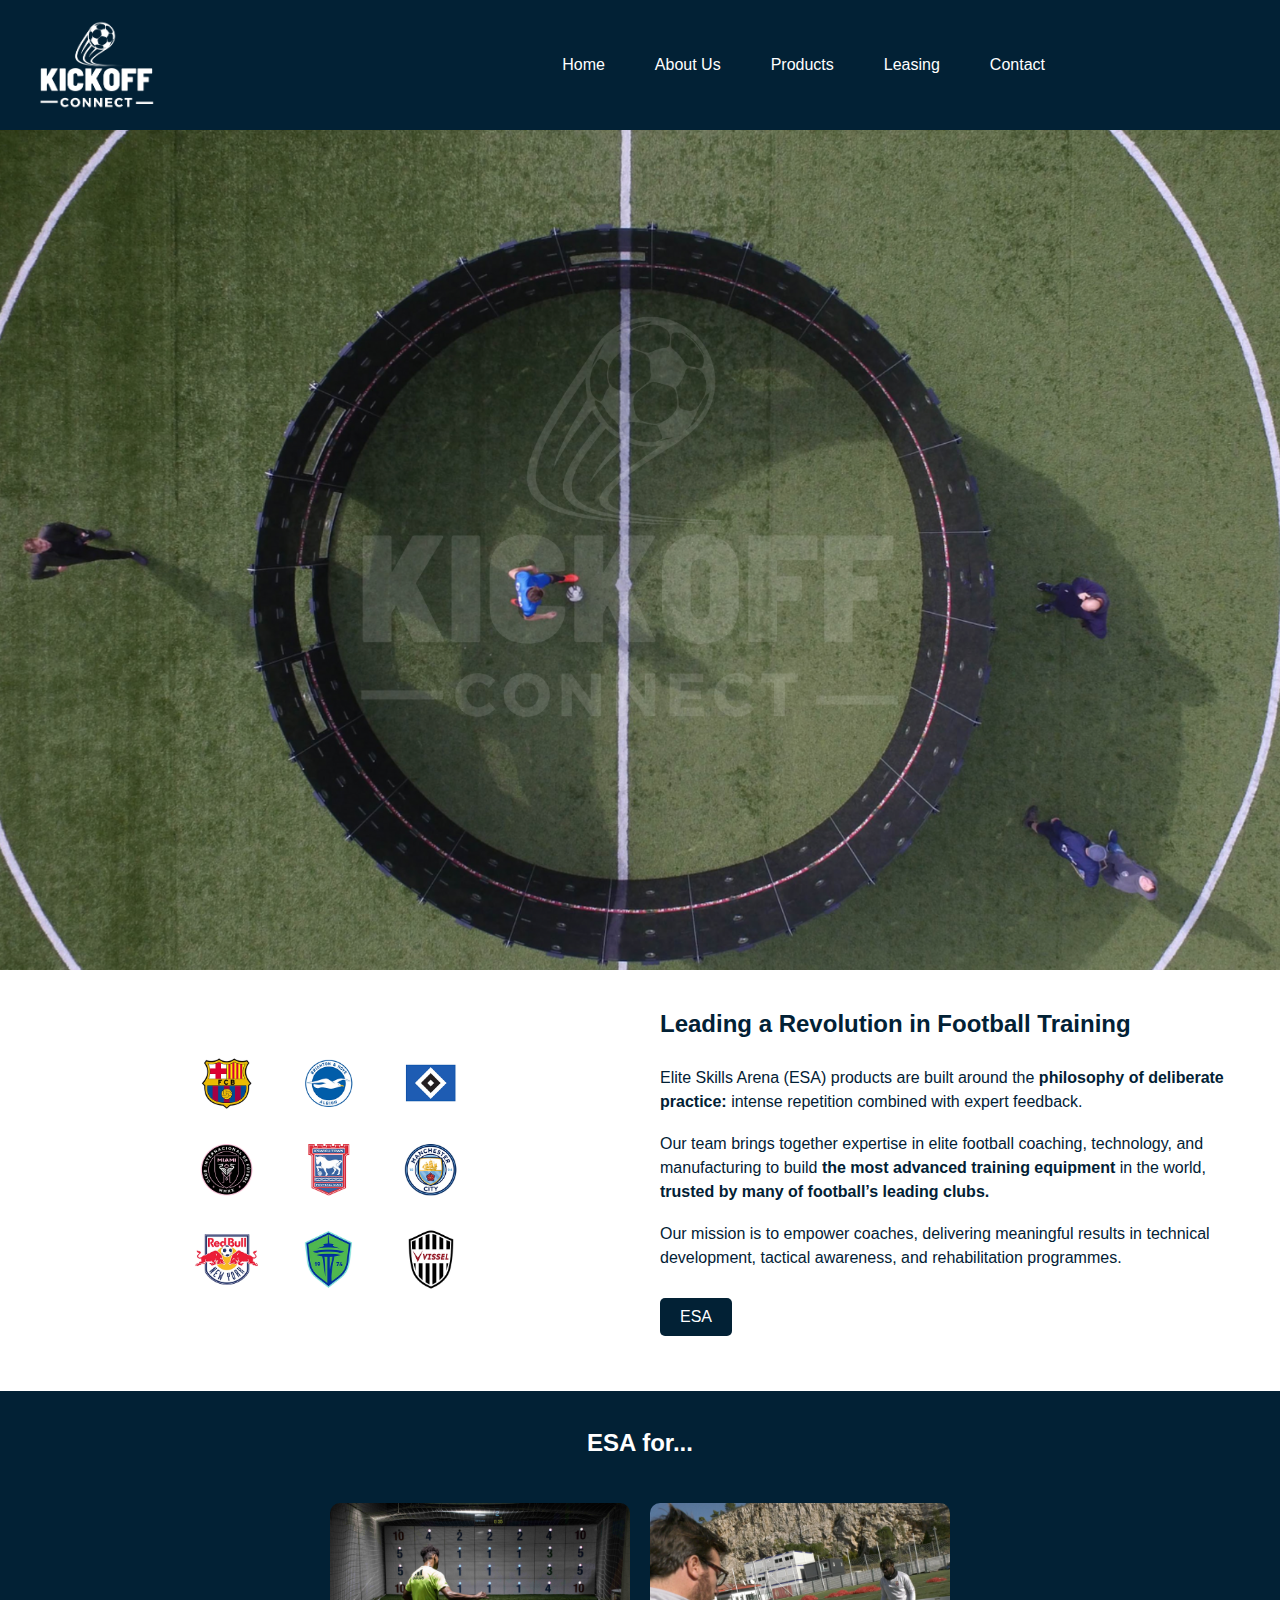
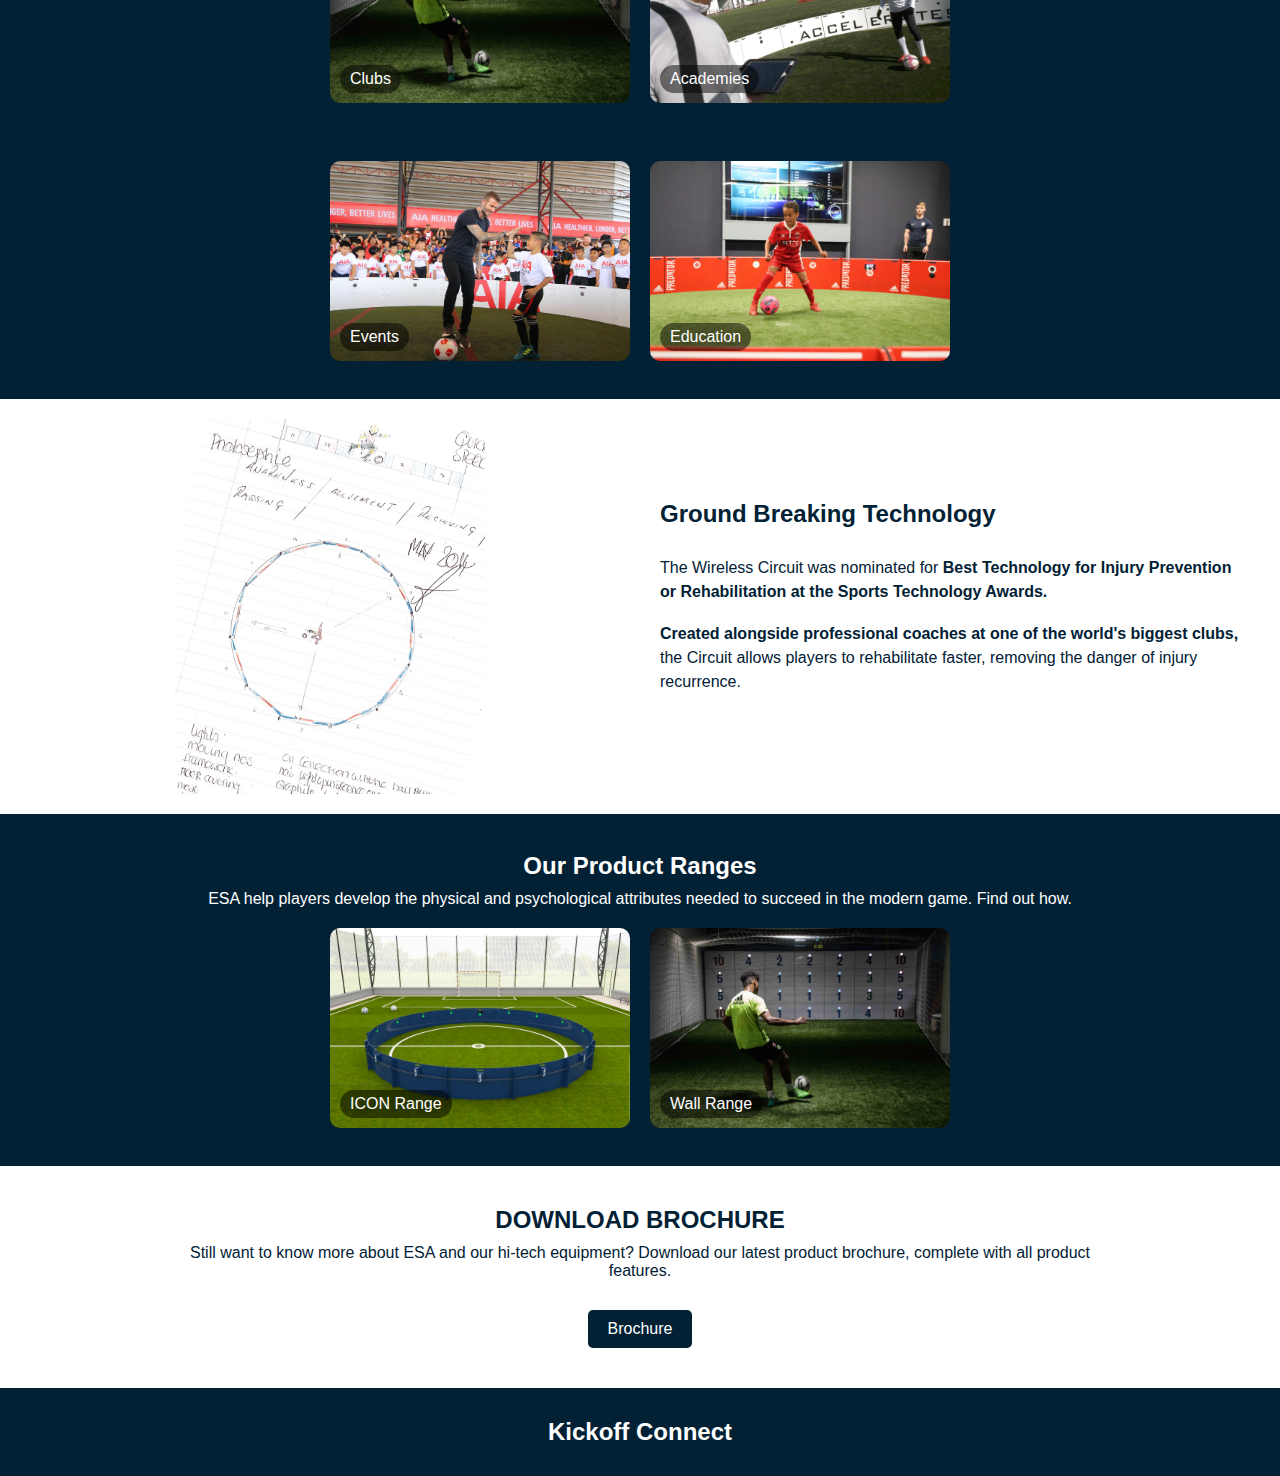
==== commit d4d80687: "modifications to home page" ====
--- a/index.html
+++ b/index.html
@@ -24,7 +24,13 @@
                         <li><a href="wireless_circuit.html">Wireless Circuit</a></li>
                     </ul>
                 </li>
-                <li><a href="leasing.html">Leasing</a></li>
+                <li class="dropdown">
+                    <a href="#" class="dropbtn">Leasing</a>
+                    <ul class="dropdown-content">
+                        <li><a href="book_events.html">For Events</a></li>
+                        <li><a href="book_academies.html">For Academies</a></li>
+                    </ul>
+                </li>
                 <!-- <li><a href="book.html">Book</a></li> -->
                 <li><a href="contact.html">Contact</a></li>
             </ul>
@@ -67,32 +73,41 @@
 
     <div class="product-ranges">
         <br>
-        <h2>ESA for...</h2><br>
+        <h2>ESA for...</h2><br><br>
         <div class="products">
             <div class="product">
                 <img src="images/clubs.jpg" alt="Icon Range">
-                <p class="product-label">Clubs</p>
+                <a href="book_academies.html" class="product-link">
+                    <button class="product-label">Clubs</button>
+                </a>
             </div>
             <div class="product">
                 <img src="images/academics.png" alt="Wall Range">
-                <p class="product-label">Academies</p>
+                <a href="book_academies.html" class="product-link">
+                    <button class="product-label">Academies</button>
+                </a>
             </div>
         </div>
     </div>
 
     <div class="product-ranges">
+        <br>
         <div class="products">
             <div class="product">
                 <img src="images/events.jpeg" alt="Icon Range">
-                <p class="product-label">Events</p>
+                <a href="book_events.html" class="product-link">
+                    <button class="product-label">Events</button>
+                </a>
             </div>
             <div class="product">
                 <img src="images/Education.jpg" alt="Wall Range">
-                <p class="product-label">Education</p>
-            </div>
-        </div>
-    </div>
-
+                <a href="book_academies.html" class="product-link">
+                    <button class="product-label">Education</button>
+                </a>
+            </div>
+        </div>
+        <br>
+    </div>
 
     <!-- <div class="product-ranges">
         <h2>OUR PRODUCT RANGES</h2>
@@ -131,23 +146,38 @@
     </section>
 
     <div class="product-ranges">
-        <h2>OUR PRODUCT RANGES</h2>
+        <br>
+        <h2>Our Product Ranges</h2>
         <p>ESA help players develop the physical and psychological attributes needed to succeed in the modern game. Find
             out how.</p>
         <div class="products">
-            <div class="product">
-                <img src="images/ICON Image.jpg" alt="Icon Range">
-                <p class="product-label">ICON RANGE</p>
-            </div>
-            <div class="product">
-                <img src="images/wall range.jpg" alt="Wall Range">
-                <p class="product-label">WALL RANGE</p>
-            </div>
+            <div class="products">
+                <div class="product">
+                    <img src="images/ICON Image.jpg" alt="Icon Range">
+                    <a href="icon_range.html" class="product-link">
+                        <button class="product-label">ICON Range</button>
+                    </a>
+                </div>
+            </div>
+            <div class="products">
+                <div class="product">
+                    <img src="images/wall range.jpg" alt="Icon Range">
+                    <a href="precision_wall.html" class="product-link">
+                        <button class="product-label">Wall Range</button>
+                    </a>
+                </div>
+            </div>
+            <!-- <div class="product">
+                    <img src="images/grass.png" alt="Wireless Range">
+                    <p class="product-label">WIRELESS Circuit</p>
+                </div> -->
+
             <!-- <div class="product">
                 <img src="images/grass.png" alt="Wireless Range">
                 <p class="product-label">WIRELESS RANGE</p>
             </div> -->
         </div>
+        <br>
     </div>
 
     <div class="info-section">
--- a/style.css
+++ b/style.css
@@ -622,19 +622,30 @@
         width: calc(33.33% - 20px);
         /* Adjust width for tablets */
     }
-}
-
-@media (max-width: 768px) {
+
+    .nav-links {
+        display: none;
+        /* Hide the navigation links */
+        flex-direction: column;
+        width: 100%;
+        background-color: #022135;
+    }
+
+    .nav-links.show {
+        display: flex;
+        /* Show the navigation links when the hamburger menu is clicked */
+    }
+
+    .nav-links li {
+        width: 100%;
+        text-align: center;
+    }
+
     header {
         padding: 10px 20px;
         /* Reduced padding on mobile */
         flex-direction: row;
         align-items: flex-center;
-    }
-
-    .product-item {
-        width: calc(50% - 20px);
-        /* Adjust width for mobile */
     }
 
     header img {
@@ -715,4 +726,115 @@
         margin-bottom: 0;
         /* Remove bottom margin from the last item */
     }
+}
+
+@media (max-width: 768px) {
+    .nav-links {
+        display: none;
+        /* Hide the navigation links */
+        flex-direction: column;
+        width: 100%;
+        background-color: #022135;
+    }
+
+    .nav-links.show {
+        display: flex;
+        /* Show the navigation links when the hamburger menu is clicked */
+    }
+
+    .nav-links li {
+        width: 100%;
+        text-align: center;
+    }
+
+    header {
+        padding: 10px 20px;
+        /* Reduced padding on mobile */
+        flex-direction: row;
+        align-items: flex-center;
+    }
+
+    .product-item {
+        width: calc(50% - 20px);
+        /* Adjust width for mobile */
+    }
+
+    header img {
+        height: 90px;
+        margin-bottom: 10px;
+    }
+
+    nav {
+        flex-direction: row;
+        width: 100%;
+    }
+
+    nav .hamburger-menu {
+        display: flex;
+    }
+
+    nav ul {
+        display: none;
+        flex-direction: column;
+        width: 100%;
+        background-color: #022135;
+    }
+
+    nav ul.show {
+        display: flex;
+    }
+
+    nav ul li {
+        margin: 10px 20px;
+        text-align: center;
+        /* Center text in mobile view */
+    }
+
+    nav button {
+        display: none;
+        /* Hide the button on mobile screens */
+    }
+
+    .first-section,
+    .info-section {
+        flex-direction: column;
+    }
+
+    .image-container,
+    .content-container,
+    .info-block {
+        width: 100%;
+        padding: 10px;
+    }
+
+    .image-container img {
+        width: 100%;
+    }
+
+    .content-container,
+    .info-block {
+        text-align: center;
+    }
+
+    .fourth-section {
+        flex-direction: column;
+        align-items: center;
+        /* Center items in column layout */
+        justify-content: center;
+        /* Center items vertically */
+    }
+
+    .fourth-section>* {
+        width: 100%;
+        /* Ensure each container takes full width in column layout */
+        text-align: center;
+        /* Center text within each container */
+        margin-bottom: 20px;
+        /* Adds space between each item */
+    }
+
+    .fourth-section>*:last-child {
+        margin-bottom: 0;
+        /* Remove bottom margin from the last item */
+    }
 }